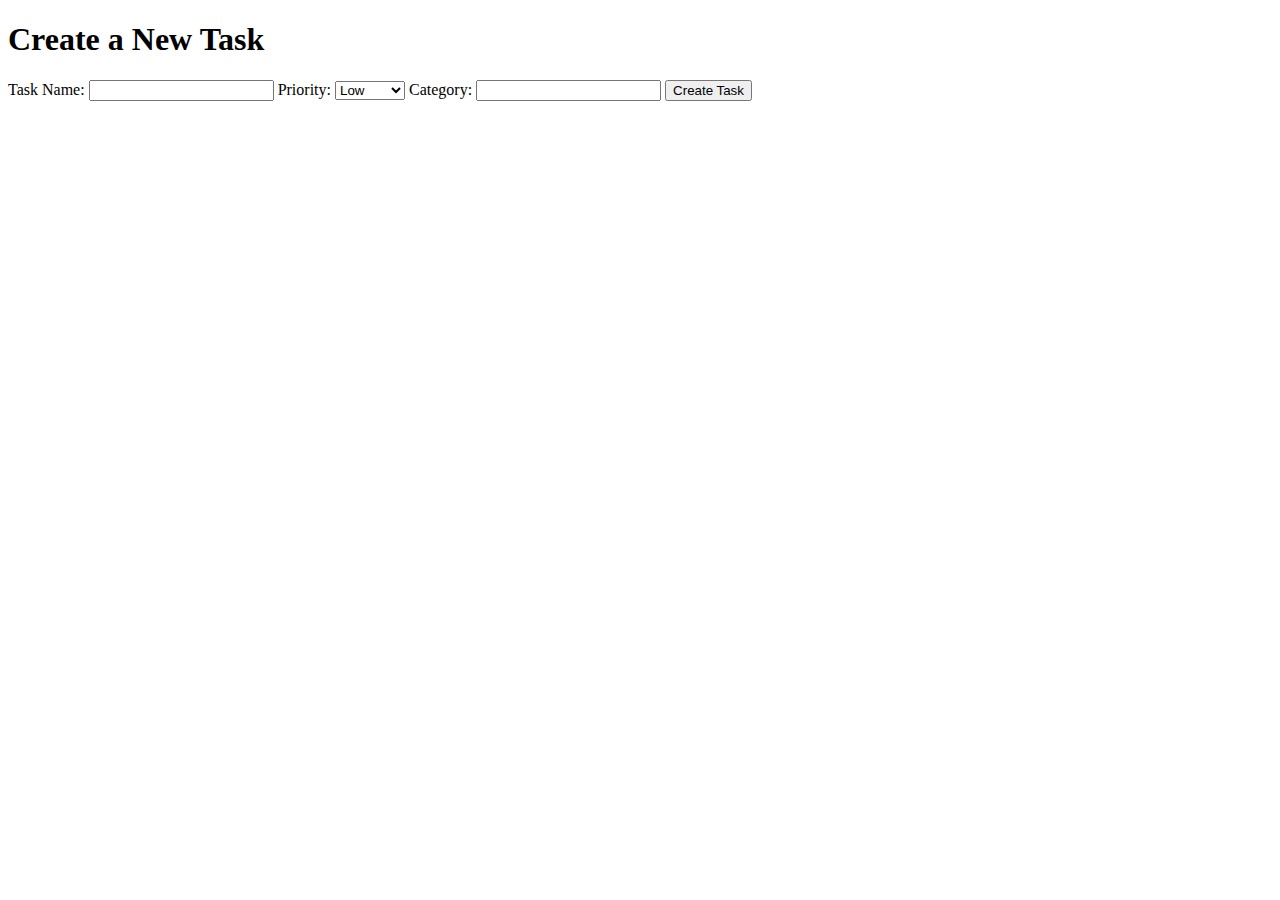
==== index.html @ ff51db1e "Create index.html" ====
<!DOCTYPE html>
<html lang="en">
<head>
    <meta charset="UTF-8">
    <meta name="viewport" content="width=device-width, initial-scale=1.0">
    <title>TaskPro - Task Creation</title>
    <link rel="stylesheet" href="styles.css">
</head>
<body>

    <div class="task-form-container">
        <h1>Create a New Task</h1>
        <form id="task-form">
            <label for="task-name">Task Name:</label>
            <input type="text" id="task-name" required>

            <label for="task-priority">Priority:</label>
            <select id="task-priority">
                <option value="low">Low</option>
                <option value="medium">Medium</option>
                <option value="high">High</option>
            </select>

            <label for="task-category">Category:</label>
            <input type="text" id="task-category">

            <button type="submit">Create Task</button>
        </form>
    </div>

    <script src="script.js"></script>
</body>
</html>
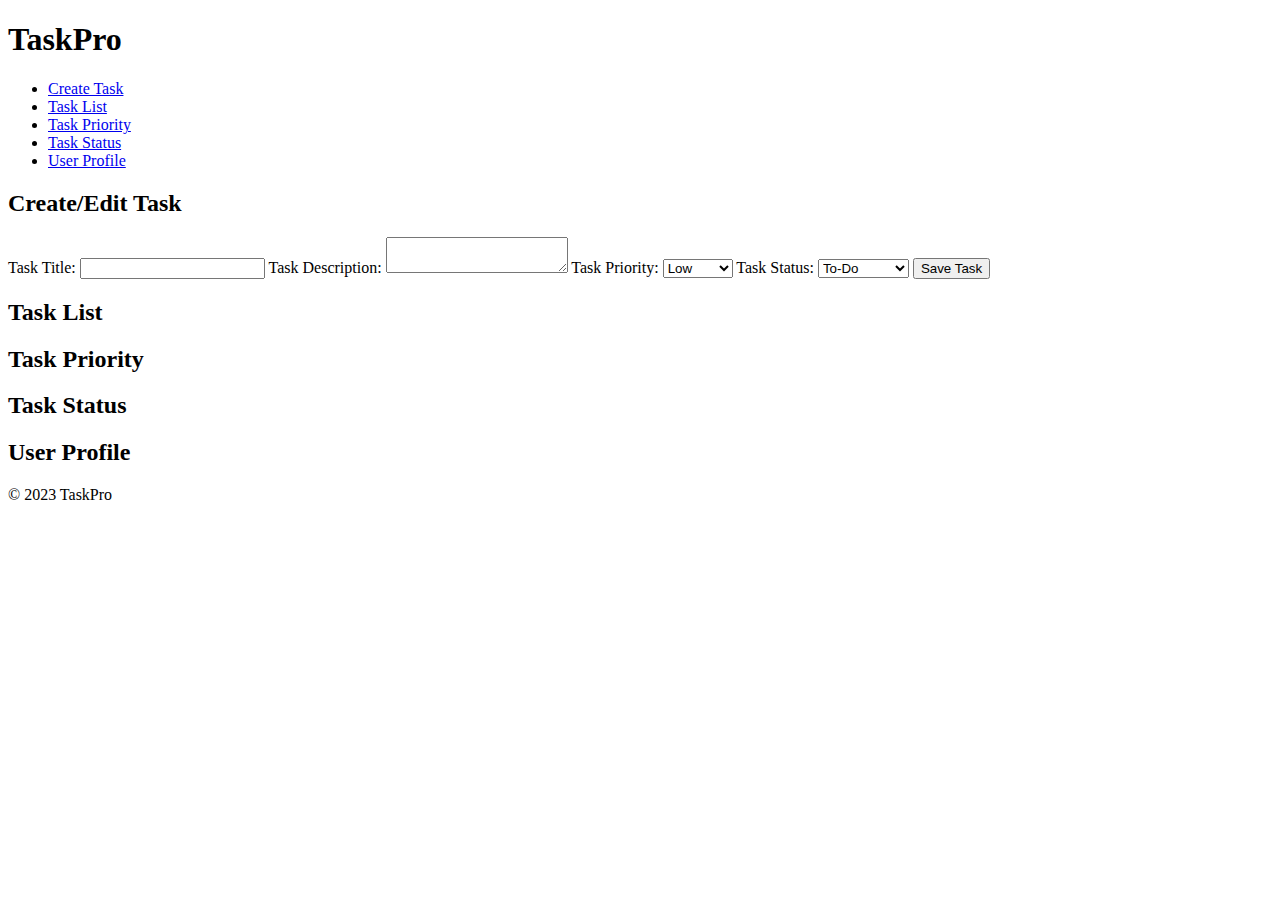
==== commit f42ed60a: "Update index.html" ====
--- a/index.html
+++ b/index.html
@@ -1,33 +1,80 @@
+<!-- index.html -->
+
 <!DOCTYPE html>
 <html lang="en">
 <head>
     <meta charset="UTF-8">
     <meta name="viewport" content="width=device-width, initial-scale=1.0">
-    <title>TaskPro - Task Creation</title>
     <link rel="stylesheet" href="styles.css">
+    <title>TaskPro</title>
 </head>
 <body>
+    <header>
+        <h1>TaskPro</h1>
+        <nav>
+            <ul>
+                <li><a href="#task-form">Create Task</a></li>
+                <li><a href="#task-list">Task List</a></li>
+                <li><a href="#task-priority">Task Priority</a></li>
+                <li><a href="#task-status">Task Status</a></li>
+                <li><a href="#user-profile">User Profile</a></li>
+            </ul>
+        </nav>
+    </header>
 
-    <div class="task-form-container">
-        <h1>Create a New Task</h1>
-        <form id="task-form">
-            <label for="task-name">Task Name:</label>
-            <input type="text" id="task-name" required>
+    <main>
+        <section id="task-form">
+            <h2>Create/Edit Task</h2>
+            <form id="taskForm">
+                <label for="taskTitle">Task Title:</label>
+                <input type="text" id="taskTitle" required>
 
-            <label for="task-priority">Priority:</label>
-            <select id="task-priority">
-                <option value="low">Low</option>
-                <option value="medium">Medium</option>
-                <option value="high">High</option>
-            </select>
+                <label for="taskDescription">Task Description:</label>
+                <textarea id="taskDescription" required></textarea>
 
-            <label for="task-category">Category:</label>
-            <input type="text" id="task-category">
+                <label for="taskPriority">Task Priority:</label>
+                <select id="taskPriority" required>
+                    <option value="low">Low</option>
+                    <option value="medium">Medium</option>
+                    <option value="high">High</option>
+                </select>
 
-            <button type="submit">Create Task</button>
-        </form>
-    </div>
+                <label for="taskStatus">Task Status:</label>
+                <select id="taskStatus" required>
+                    <option value="todo">To-Do</option>
+                    <option value="inProgress">In Progress</option>
+                    <option value="completed">Completed</option>
+                </select>
 
-    <script src="script.js"></script>
+                <button type="submit">Save Task</button>
+            </form>
+        </section>
+
+        <section id="task-list">
+            <h2>Task List</h2>
+            <ul id="tasksList"></ul>
+        </section>
+
+        <section id="task-priority">
+            <h2>Task Priority</h2>
+            <!-- Priority visualization can be added here -->
+        </section>
+
+        <section id="task-status">
+            <h2>Task Status</h2>
+            <!-- Status visualization can be added here -->
+        </section>
+
+        <section id="user-profile">
+            <h2>User Profile</h2>
+            <div id="profileDetails"></div>
+        </section>
+    </main>
+
+    <footer>
+        <p>&copy; 2023 TaskPro</p>
+    </footer>
+
+    <script src="app.js"></script>
 </body>
 </html>
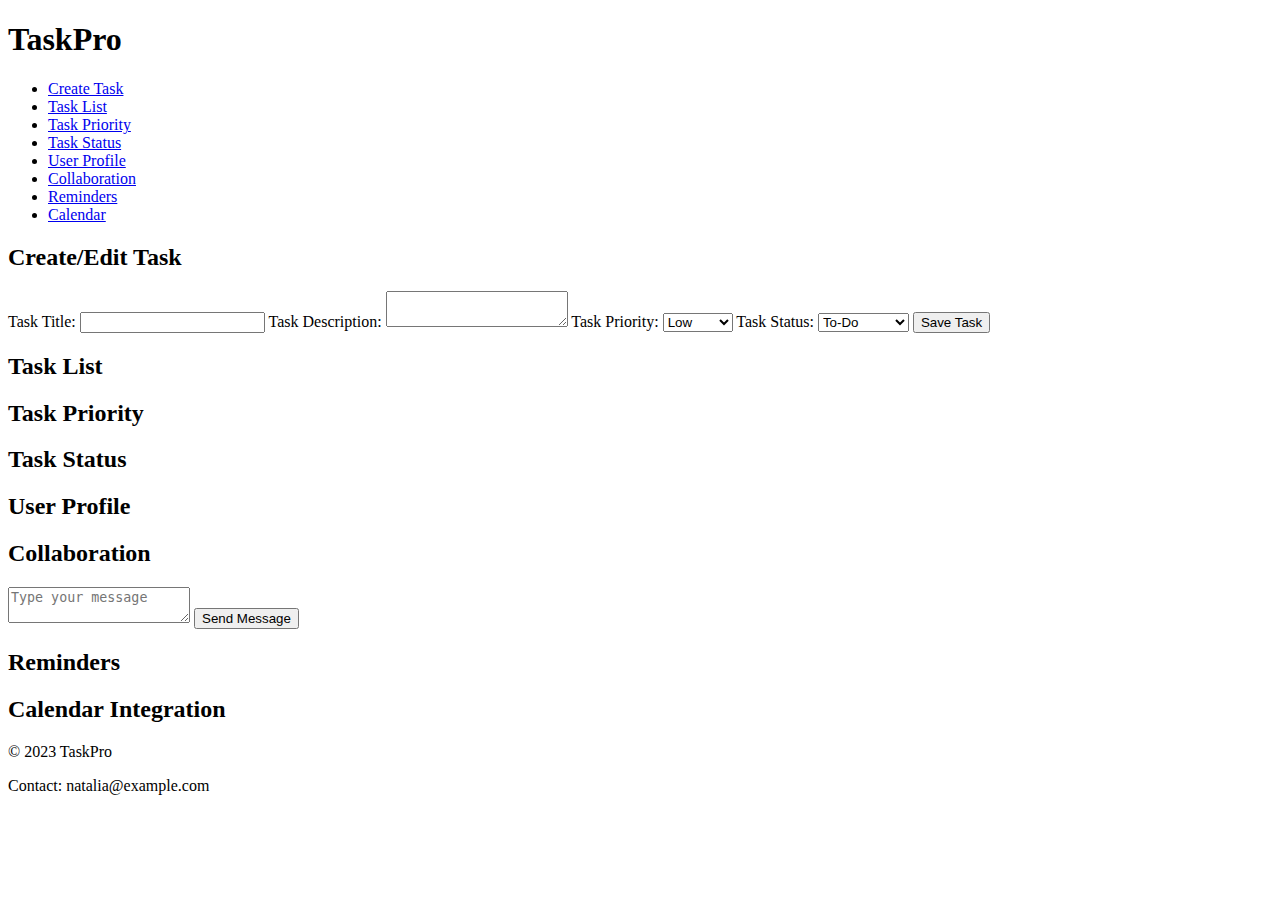
==== commit 9427b9bf: "Update index.html" ====
--- a/index.html
+++ b/index.html
@@ -1,5 +1,3 @@
-<!-- index.html -->
-
 <!DOCTYPE html>
 <html lang="en">
 <head>
@@ -18,6 +16,9 @@
                 <li><a href="#task-priority">Task Priority</a></li>
                 <li><a href="#task-status">Task Status</a></li>
                 <li><a href="#user-profile">User Profile</a></li>
+                <li><a href="#collaboration">Collaboration</a></li>
+                <li><a href="#reminders">Reminders</a></li>
+                <li><a href="#calendar">Calendar</a></li>
             </ul>
         </nav>
     </header>
@@ -58,23 +59,55 @@
         <section id="task-priority">
             <h2>Task Priority</h2>
             <!-- Priority visualization can be added here -->
+            <!-- Example: A chart or graph showing distribution of task priorities -->
+            <div id="priorityChart"></div>
         </section>
 
         <section id="task-status">
             <h2>Task Status</h2>
             <!-- Status visualization can be added here -->
+            <!-- Example: A pie chart displaying the percentage of tasks in each status -->
+            <div id="statusChart"></div>
         </section>
 
         <section id="user-profile">
             <h2>User Profile</h2>
             <div id="profileDetails"></div>
         </section>
+
+        <section id="collaboration">
+            <h2>Collaboration</h2>
+            <!-- Collaborative features can be added here -->
+            <!-- Example: List of team members, shared projects, chat functionality -->
+            <ul id="collaboratorsList"></ul>
+            <textarea id="chatInput" placeholder="Type your message"></textarea>
+            <button onclick="sendMessage()">Send Message</button>
+        </section>
+
+        <section id="reminders">
+            <h2>Reminders</h2>
+            <!-- Reminder features can be added here -->
+            <!-- Example: A list of upcoming reminders with options to edit or delete -->
+            <ul id="remindersList"></ul>
+        </section>
+
+        <section id="calendar">
+            <h2>Calendar Integration</h2>
+            <!-- Calendar integration features can be added here -->
+            <!-- Example: Displaying tasks on a calendar with date and time details -->
+            <div id="calendarContainer"></div>
+        </section>
     </main>
 
     <footer>
         <p>&copy; 2023 TaskPro</p>
+        <p>Contact: natalia@example.com</p>
     </footer>
 
     <script src="app.js"></script>
+    <script src="charts.js"></script>
+    <script src="collaboration.js"></script>
+    <script src="reminders.js"></script>
+    <script src="calendar.js"></script>
 </body>
 </html>
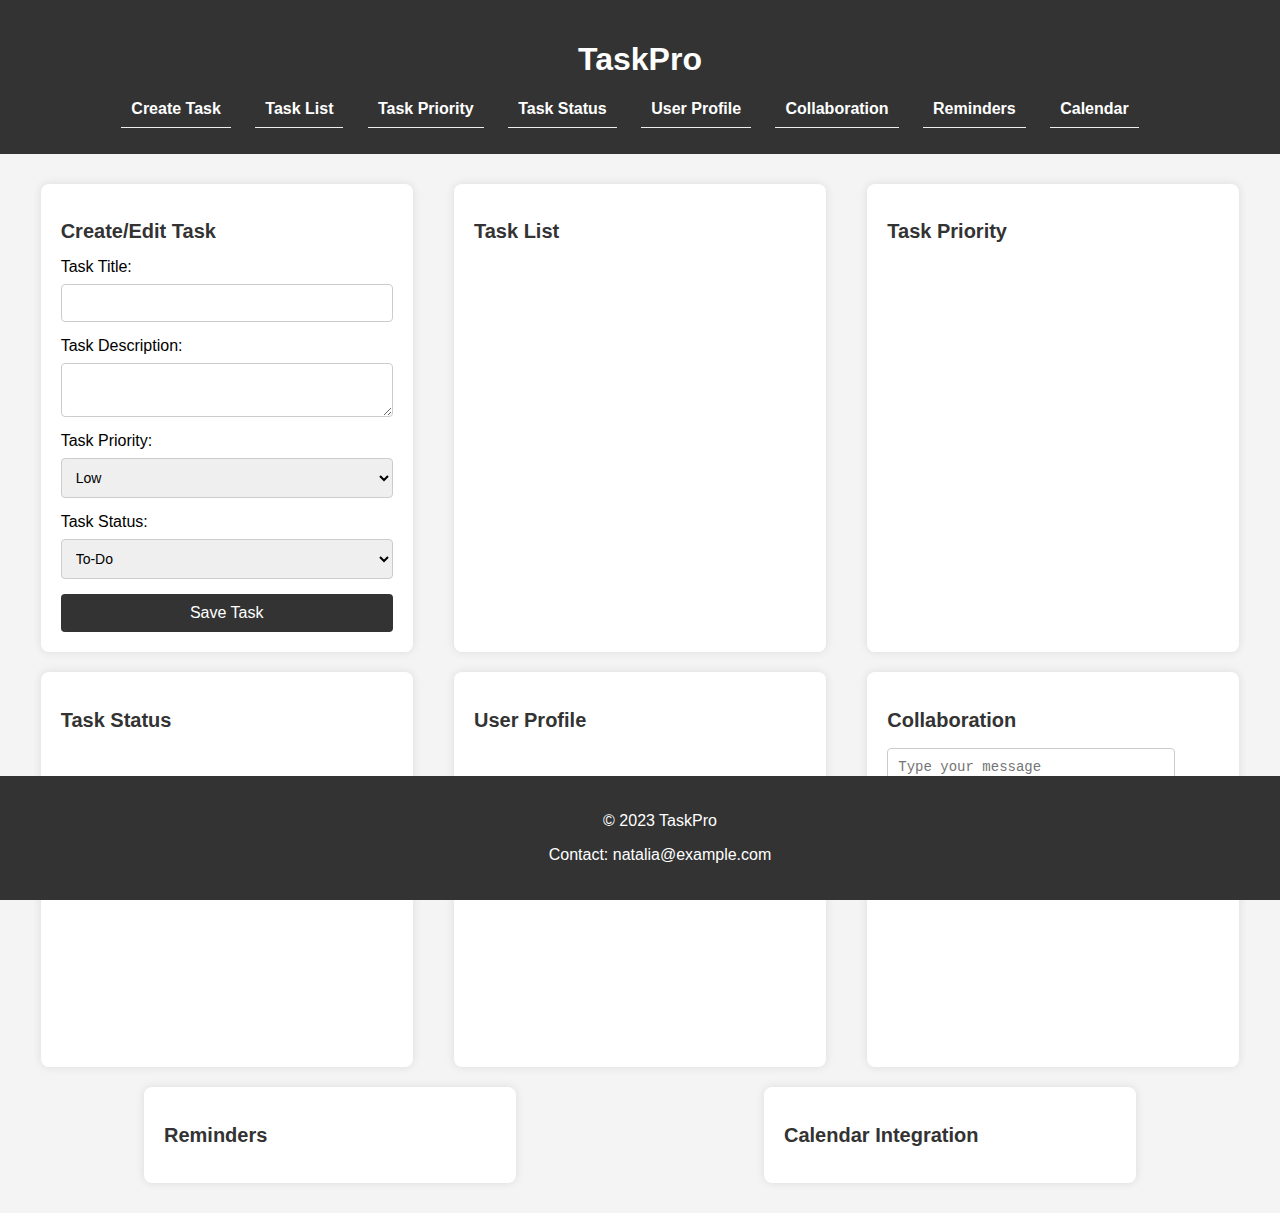
==== commit 939773e0: "Update index.html" ====
--- a/index.html
+++ b/index.html
@@ -3,7 +3,7 @@
 <head>
     <meta charset="UTF-8">
     <meta name="viewport" content="width=device-width, initial-scale=1.0">
-    <link rel="stylesheet" href="styles.css">
+    <link rel="stylesheet" href="style.css">
     <title>TaskPro</title>
 </head>
 <body>
--- a/style.css
+++ b/style.css
@@ -0,0 +1,168 @@
+/* styles.css */
+
+body {
+    font-family: 'Arial', sans-serif;
+    margin: 0;
+    padding: 0;
+    background-color: #f4f4f4;
+}
+
+header {
+    background-color: #333;
+    color: #fff;
+    padding: 20px;
+    text-align: center;
+}
+
+nav {
+    margin-top: 10px;
+}
+
+nav ul {
+    list-style: none;
+    padding: 0;
+    text-align: center;
+}
+
+nav ul li {
+    display: inline;
+    margin-right: 20px;
+}
+
+nav ul li a {
+    text-decoration: none;
+    color: #fff;
+    font-weight: bold;
+    font-size: 16px;
+}
+
+main {
+    display: flex;
+    flex-wrap: wrap;
+    justify-content: space-around;
+    margin: 20px;
+}
+
+section {
+    background-color: #fff;
+    border-radius: 8px;
+    box-shadow: 0 0 10px rgba(0, 0, 0, 0.1);
+    padding: 20px;
+    margin: 10px;
+    width: 30%;
+    box-sizing: border-box;
+}
+
+section h2 {
+    color: #333;
+    font-size: 20px;
+    margin-bottom: 15px;
+}
+
+form {
+    display: flex;
+    flex-direction: column;
+}
+
+label {
+    font-size: 16px;
+    margin-bottom: 8px;
+}
+
+input, textarea, select {
+    padding: 10px;
+    margin-bottom: 15px;
+    border: 1px solid #ccc;
+    border-radius: 4px;
+    font-size: 14px;
+}
+
+button {
+    background-color: #333;
+    color: #fff;
+    padding: 10px 15px;
+    border: none;
+    border-radius: 4px;
+    cursor: pointer;
+    font-size: 16px;
+}
+
+button:hover {
+    background-color: #555;
+}
+
+ul {
+    list-style: none;
+    padding: 0;
+}
+
+ul li {
+    border-bottom: 1px solid #eee;
+    padding: 10px;
+}
+
+footer {
+    background-color: #333;
+    color: #fff;
+    padding: 20px;
+    text-align: center;
+    position: fixed;
+    bottom: 0;
+    width: 100%;
+}
+
+/* Additional Styles for Collaborative Features */
+
+#collaboratorsList {
+    list-style: none;
+    padding: 0;
+}
+
+#collaboratorsList li {
+    margin-bottom: 10px;
+}
+
+#chatInput {
+    width: 80%;
+    padding: 10px;
+}
+
+/* Additional Styles for Charts */
+
+#priorityChart, #statusChart {
+    height: 300px;
+    margin-top: 15px;
+}
+
+/* Additional Styles for Reminders */
+
+#remindersList {
+    padding-left: 0;
+}
+
+#remindersList li {
+    display: flex;
+    justify-content: space-between;
+    border-bottom: 1px solid #eee;
+    padding: 10px;
+}
+
+/* Additional Styles for Calendar Integration */
+
+#calendarContainer {
+    margin-top: 15px;
+    display: flex;
+    flex-wrap: wrap;
+}
+
+/* Responsive Design */
+
+@media screen and (max-width: 768px) {
+    main {
+        flex-direction: column;
+    }
+
+    section {
+        width: 100%;
+    }
+}
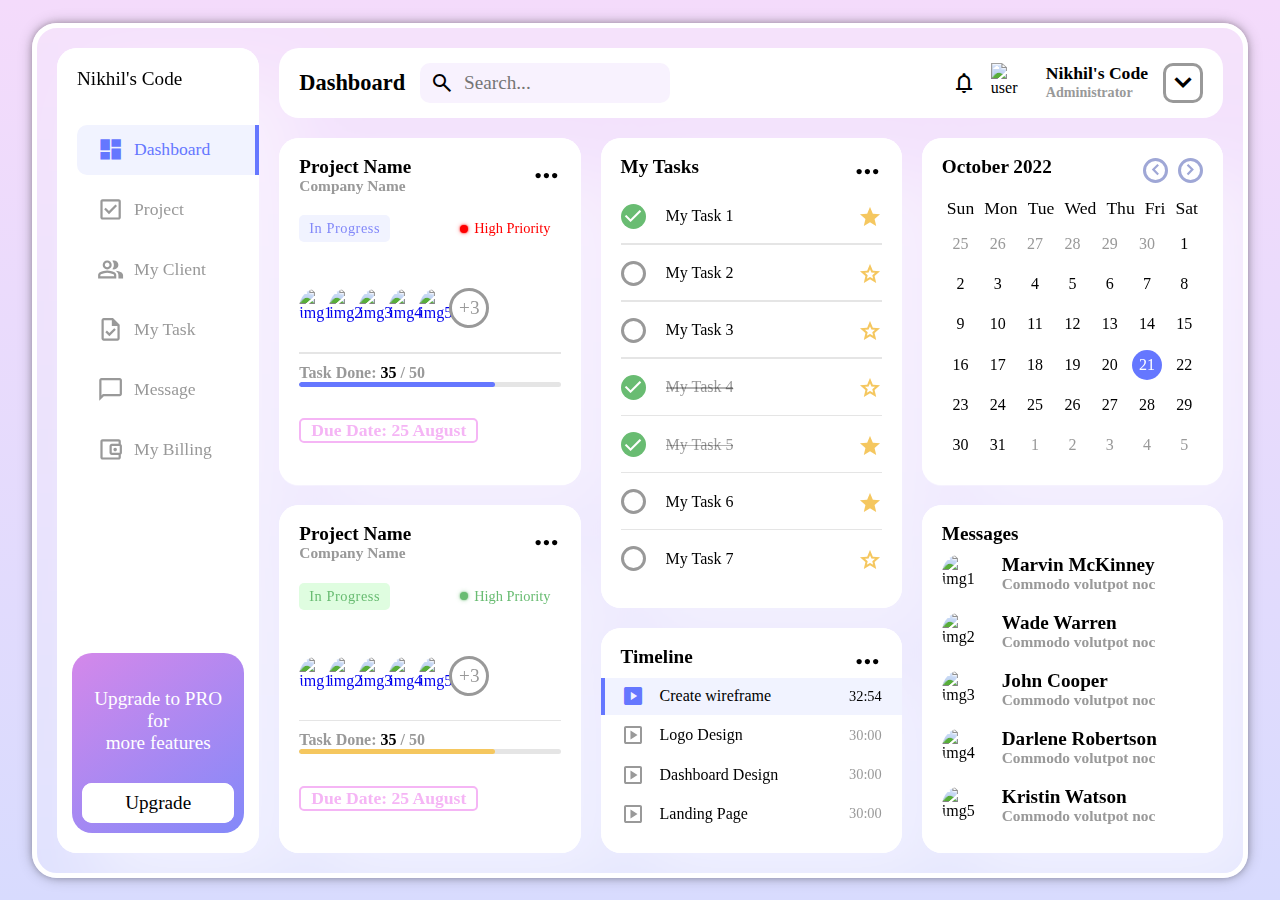
==== commit de3a87d5: "Update index.html" ====
--- a/index.html
+++ b/index.html
@@ -1,113 +1,572 @@
 <!DOCTYPE html>
 <html lang="en">
+
 <head>
     <meta charset="UTF-8">
+    <meta http-equiv="X-UA-Compatible" content="IE=edge">
     <meta name="viewport" content="width=device-width, initial-scale=1.0">
-    <link rel="stylesheet" href="style.css">
-    <title>TaskPro</title>
+    <title>Responsive Task Dashboard</title>
+    <link rel="stylesheet" href="./style.css">
+    <link rel="stylesheet"
+        href="https://fonts.googleapis.com/css2?family=Material+Symbols+Outlined:opsz,wght,FILL,GRAD@20..48,100..700,0..1,-50..200" />
 </head>
+
 <body>
-    <header>
-        <h1>TaskPro</h1>
-        <nav>
-            <ul>
-                <li><a href="#task-form">Create Task</a></li>
-                <li><a href="#task-list">Task List</a></li>
-                <li><a href="#task-priority">Task Priority</a></li>
-                <li><a href="#task-status">Task Status</a></li>
-                <li><a href="#user-profile">User Profile</a></li>
-                <li><a href="#collaboration">Collaboration</a></li>
-                <li><a href="#reminders">Reminders</a></li>
-                <li><a href="#calendar">Calendar</a></li>
-            </ul>
-        </nav>
-    </header>
+    <!-- container start -->
+    <div class="container">
+        <!-- left start -->
+        <div class="left">
+            <!-- header start -->
+            <header>
+                <!-- logo start -->
+                <div class="logo">
+                    <h2>Nikhil's Code</h2>
+                    <div class="close">
+                        <span class="material-symbols-outlined">
+                            close
+                        </span>
+                    </div>
+                </div>
+                <!-- nav start -->
+                <nav>
+                    <ul>
+                        <li>
+                            <a href="#">
+                                <span class="material-symbols-outlined full">
+                                    dashboard
+                                </span>
+                                <span class="title">Dashboard</span>
+                            </a>
+                        </li>
+                        <li>
+                            <a href="#">
+                                <span class="material-symbols-outlined">
+                                    check_box
+                                </span>
+                                <span class="title">Project</span>
+                            </a>
+                        </li>
+                        <li>
+                            <a href="#">
+                                <span class="material-symbols-outlined">
+                                    group
+                                </span>
+                                <span class="title">My Client</span>
+                            </a>
+                        </li>
+                        <li>
+                            <a href="#">
+                                <span class="material-symbols-outlined">
+                                    task
+                                </span>
+                                <span class="title">My Task</span>
+                            </a>
+                        </li>
+                        <li>
+                            <a href="#">
+                                <span class="material-symbols-outlined">
+                                    chat_bubble
+                                </span>
+                                <span class="title">Message</span>
+                            </a>
+                        </li>
+                        <li>
+                            <a href="#">
+                                <span class="material-symbols-outlined">
+                                    account_balance_wallet
+                                </span>
+                                <span class="title">My Billing</span>
+                            </a>
+                        </li>
+                    </ul>
+                </nav>
+                <!-- nav end -->
+            </header>
+            <!-- header end -->
+            <!-- upgrade start -->
+            <div class="upgrade">
+                <h4>Upgrade to <bold>PRO</bold> for<br> more features</h4>
+                <div class="upBtn">
+                    <button>Upgrade</button>
+                </div>
+            </div>
+            <!-- upgrade end -->
+        </div>
+        <!-- left end -->
+        <!-- right start -->
+        <div class="right">
+            <!-- top start -->
+            <div class="top">
+                <!-- searchBx start -->
+                <div class="searchBx">
+                    <h2>Dashboard</h2>
+                    <div class="inputBx">
+                        <span class="material-symbols-outlined searchOpen">
+                            search
+                        </span>
+                        <input type="text" placeholder="Search...">
+                        <span class="material-symbols-outlined searchClose">
+                            close
+                        </span>
+                    </div>
+                </div>
+                <!-- searchBx end -->
+                <!-- user start -->
+                <div class="user">
+                    <span class="material-symbols-outlined">
+                        notifications
+                    </span>
+                    <div class="userImg">
+                        <img src="./user.png" alt="user">
+                    </div>
+                    <h2>Nikhil's Code<br><span>Administrator</span></h2>
+                    <div class="arrow">
+                        <span class="material-symbols-outlined">
+                            expand_more
+                        </span>
+                    </div>
+                    <div class="toggle">
+                        <span class="material-symbols-outlined">
+                            menu
+                        </span>
+                        <span class="material-symbols-outlined">
+                            close
+                        </span>
+                    </div>
+                </div>
+                <!-- user end -->
+            </div>
+            <!-- top end -->
+            <!-- main start -->
+            <main>
+                <!-- projectCard start -->
+                <div class="projectCard">
+                    <!-- projectTop start -->
+                    <div class="projectTop">
+                        <h2>Project Name<br><span>Company Name</span></h2>
+                        <div class="projectDots">
+                            <span class="material-symbols-outlined">
+                                more_horiz
+                            </span>
+                        </div>
+                    </div>
+                    <!-- projectTop end -->
+                    <!-- projectProgress start -->
+                    <div class="projectProgress">
+                        <div class="process">
+                            <h2>In Progress</h2>
+                        </div>
+                        <div class="priority">
+                            <h2>High Priority</h2>
+                        </div>
+                    </div>
+                    <!-- projectProgress end -->
+                    <!-- groupImg start -->
+                    <div class="groupImg">
+                        <a href="#">
+                            <img src="./groupImg/img1.jpg" alt="img1">
+                        </a>
+                        <a href="#" style="--left: -10px;">
+                            <img src="./groupImg/img2.jpg" alt="img2">
+                        </a>
+                        <a href="#" style="--left: -20px;">
+                            <img src="./groupImg/img3.jpg" alt="img3">
+                        </a>
+                        <a href="#" style="--left: -30px;">
+                            <img src="./groupImg/img4.jpg" alt="img4">
+                        </a>
+                        <a href="#" style="--left: -40px;">
+                            <img src="./groupImg/img5.jpg" alt="img5">
+                        </a>
+                        <a href="#" style="--left: -50px;">
+                            <span class="number">+3</span>
+                        </a>
+                    </div>
+                    <!-- groupImg end -->
+                    <!-- task start -->
+                    <div class="task">
+                        <h2>Task Done: <bold>35</bold> / 50</h2>
+                        <span class="line"></span>
+                    </div>
+                    <!-- task end -->
+                    <!-- due start -->
+                    <div class="due">
+                        <h2>Due Date: 25 August</h2>
+                    </div>
+                    <!-- due end -->
+                </div>
+                <!-- projectCard end -->
+                <!-- projectCard2 start -->
+                <div class="projectCard projectCard2">
+                    <div class="projectTop">
+                        <h2>Project Name<br><span>Company Name</span></h2>
+                        <div class="projectDots">
+                            <span class="material-symbols-outlined">
+                                more_horiz
+                            </span>
+                        </div>
+                    </div>
+                    <div class="projectProgress">
+                        <div class="process">
+                            <h2>In Progress</h2>
+                        </div>
+                        <div class="priority">
+                            <h2>High Priority</h2>
+                        </div>
+                    </div>
+                    <div class="groupImg">
+                        <a href="#">
+                            <img src="./groupImg/img1.jpg" alt="img1">
+                        </a>
+                        <a href="#" style="--left: -10px;">
+                            <img src="./groupImg/img2.jpg" alt="img2">
+                        </a>
+                        <a href="#" style="--left: -20px;">
+                            <img src="./groupImg/img3.jpg" alt="img3">
+                        </a>
+                        <a href="#" style="--left: -30px;">
+                            <img src="./groupImg/img4.jpg" alt="img4">
+                        </a>
+                        <a href="#" style="--left: -40px;">
+                            <img src="./groupImg/img5.jpg" alt="img5">
+                        </a>
+                        <a href="#" style="--left: -50px;">
+                            <span class="number">+3</span>
+                        </a>
+                    </div>
+                    <div class="task">
+                        <h2>Task Done: <bold>35</bold> / 50</h2>
+                        <span class="line"></span>
+                    </div>
+                    <div class="due">
+                        <h2>Due Date: 25 August</h2>
+                    </div>
+                </div>
+                <!-- projectCard2 end -->
+                <!-- myTasks start -->
+                <div class="myTasks">
+                    <!-- tasksHead start -->
+                    <div class="tasksHead">
+                        <h2>My Tasks</h2>
+                        <div class="tasksDots">
+                            <span class="material-symbols-outlined">
+                                more_horiz
+                            </span>
+                        </div>
+                    </div>
+                    <!-- tasksHead end -->
+                    <!-- tasks start -->
+                    <div class="tasks">
+                        <ul>
+                            <li>
+                                <span class="tasksIconName">
+                                    <span class="tasksIcon done">
+                                        <span class="material-symbols-outlined">
+                                            check
+                                        </span>
+                                    </span>
+                                    <span class="tasksName">
+                                        My Task 1
+                                    </span>
+                                </span>
+                                <span class="tasksStar full">
+                                    <span class="material-symbols-outlined">
+                                        star
+                                    </span>
+                                </span>
+                            </li>
+                            <li>
+                                <span class="tasksIconName">
+                                    <span class="tasksIcon notDone"></span>
+                                    <span class="tasksName">
+                                        My Task 2
+                                    </span>
+                                </span>
+                                <span class="tasksStar half">
+                                    <span class="material-symbols-outlined">
+                                        star
+                                    </span>
+                                </span>
+                            </li>
+                            <li>
+                                <span class="tasksIconName">
+                                    <span class="tasksIcon notDone"></span>
+                                    <span class="tasksName">
+                                        My Task 3
+                                    </span>
+                                </span>
+                                <span class="tasksStar half">
+                                    <span class="material-symbols-outlined">
+                                        star
+                                    </span>
+                                </span>
+                            </li>
+                            <li>
+                                <span class="tasksIconName">
+                                    <span class="tasksIcon done">
+                                        <span class="material-symbols-outlined">
+                                            check
+                                        </span>
+                                    </span>
+                                    <span class="tasksName tasksLine">
+                                        <underline>My Task 4</underline>
+                                    </span>
+                                </span>
+                                <span class="tasksStar half">
+                                    <span class="material-symbols-outlined">
+                                        star
+                                    </span>
+                                </span>
+                            </li>
+                            <li>
+                                <span class="tasksIconName">
+                                    <span class="tasksIcon done">
+                                        <span class="material-symbols-outlined">
+                                            check
+                                        </span>
+                                    </span>
+                                    <span class="tasksName tasksLine">
+                                        My Task 5
+                                    </span>
+                                </span>
+                                <span class="tasksStar full">
+                                    <span class="material-symbols-outlined">
+                                        star
+                                    </span>
+                                </span>
+                            </li>
+                            <li>
+                                <span class="tasksIconName">
+                                    <span class="tasksIcon notDone"></span>
+                                    <span class="tasksName">
+                                        My Task 6
+                                    </span>
+                                </span>
+                                <span class="tasksStar full">
+                                    <span class="material-symbols-outlined">
+                                        star
+                                    </span>
+                                </span>
+                            </li>
+                            <li>
+                                <span class="tasksIconName">
+                                    <span class="tasksIcon notDone"></span>
+                                    <span class="tasksName">
+                                        My Task 7
+                                    </span>
+                                </span>
+                                <span class="tasksStar half">
+                                    <span class="material-symbols-outlined">
+                                        star
+                                    </span>
+                                </span>
+                            </li>
+                        </ul>
+                    </div>
+                    <!-- tasks ens -->
+                </div>
+                <!-- myTasks end -->
+                <!-- timeline start -->
+                <div class="timeline">
+                    <!-- timelineHead start -->
+                    <div class="timelineHead">
+                        <h2>Timeline</h2>
+                        <div class="timelineDots">
+                            <span class="material-symbols-outlined">
+                                more_horiz
+                            </span>
+                        </div>
+                    </div>
+                    <!-- timelineHead end -->
+                    <!-- timelineVideos start -->
+                    <div class="timelineVideos">
+                        <ul>
+                            <li>
+                                <span class="videoText">
+                                    <span class="material-symbols-outlined full">
+                                        slideshow
+                                    </span>
+                                    <span class="text">
+                                        Create wireframe
+                                    </span>
+                                </span>
+                                <span class="timelineTime">
+                                    32:54
+                                </span>
+                            </li>
+                            <li>
+                                <span class="videoText">
+                                    <span class="material-symbols-outlined">
+                                        slideshow
+                                    </span>
+                                    <span class="text">
+                                        Logo Design
+                                    </span>
+                                </span>
+                                <span class="timelineTime">
+                                    30:00
+                                </span>
+                            </li>
+                            <li>
+                                <span class="videoText">
+                                    <span class="material-symbols-outlined">
+                                        slideshow
+                                    </span>
+                                    <span class="text">
+                                        Dashboard Design
+                                    </span>
+                                </span>
+                                <span class="timelineTime">
+                                    30:00
+                                </span>
+                            </li>
+                            <li>
+                                <span class="videoText">
+                                    <span class="material-symbols-outlined">
+                                        slideshow
+                                    </span>
+                                    <span class="text">
+                                        Landing Page
+                                    </span>
+                                </span>
+                                <span class="timelineTime">
+                                    30:00
+                                </span>
+                            </li>
+                        </ul>
+                    </div>
+                    <!-- timelineVideos end -->
+                </div>
+                <!-- timeline end -->
+                <!-- calendar start -->
+                <div class="calendar">
+                    <!-- calendarHead start -->
+                    <div class="calendarHead">
+                        <h2>October 2022</h2>
+                        <div class="calendarIcon">
+                            <span class="material-symbols-outlined">
+                                chevron_left
+                            </span>
+                            <span class="material-symbols-outlined">
+                                chevron_right
+                            </span>
+                        </div>
+                    </div>
+                    <!-- calendarHead end -->
+                    <!-- calendarData start -->
+                    <div class="calendarData">
+                        <ul class="weeks">
+                            <li>Sun</li>
+                            <li>Mon</li>
+                            <li>Tue</li>
+                            <li>Wed</li>
+                            <li>Thu</li>
+                            <li>Fri</li>
+                            <li>Sat</li>
+                        </ul>
+                        <ul class="days">
+                            <li class="inactive">25</li>
+                            <li class="inactive">26</li>
+                            <li class="inactive">27</li>
+                            <li class="inactive">28</li>
+                            <li class="inactive">29</li>
+                            <li class="inactive">30</li>
+                            <li>1</li>
+                            <li>2</li>
+                            <li>3</li>
+                            <li>4</li>
+                            <li>5</li>
+                            <li>6</li>
+                            <li>7</li>
+                            <li>8</li>
+                            <li>9</li>
+                            <li>10</li>
+                            <li>11</li>
+                            <li>12</li>
+                            <li>13</li>
+                            <li>14</li>
+                            <li>15</li>
+                            <li>16</li>
+                            <li>17</li>
+                            <li>18</li>
+                            <li>19</li>
+                            <li>20</li>
+                            <li class="active">21</li>
+                            <li>22</li>
+                            <li>23</li>
+                            <li>24</li>
+                            <li>25</li>
+                            <li>26</li>
+                            <li>27</li>
+                            <li>28</li>
+                            <li>29</li>
+                            <li>30</li>
+                            <li>31</li>
+                            <li class="inactive">1</li>
+                            <li class="inactive">2</li>
+                            <li class="inactive">3</li>
+                            <li class="inactive">4</li>
+                            <li class="inactive">5</li>
+                        </ul>
+                    </div>
+                    <!-- calendarData end -->
+                </div>
+                <!-- calendar end -->
+                <!-- messages start -->
+                <div class="messages">
+                    <!-- messagesHead start -->
+                    <div class="messagesHead">
+                        <h2>Messages</h2>
+                    </div>
+                    <!-- messagesHead end -->
+                    <!-- messagesUser start -->
+                    <div class="messagesUser">
+                        <div class="messagesUserImg">
+                            <img src="./groupImg/img1.jpg" alt="img1">
+                        </div>
+                        <h2>Marvin McKinney<br><span>Commodo volutpot noc</span></h2>
+                    </div>
+                    <!-- messagesUser end -->
+                    <!-- messagesUser start -->
+                    <div class="messagesUser">
+                        <div class="messagesUserImg">
+                            <img src="./groupImg/img2.jpg" alt="img2">
+                        </div>
+                        <h2>Wade Warren<br><span>Commodo volutpot noc</span></h2>
+                    </div>
+                    <!-- messagesUser end -->
+                    <!-- messagesUser start -->
+                    <div class="messagesUser">
+                        <div class="messagesUserImg">
+                            <img src="./groupImg/img3.jpg" alt="img3">
+                        </div>
+                        <h2>John Cooper<br><span>Commodo volutpot noc</span></h2>
+                    </div>
+                    <!-- messagesUser end -->
+                    <!-- messagesUser start -->
+                    <div class="messagesUser">
+                        <div class="messagesUserImg">
+                            <img src="./groupImg/img4.jpg" alt="img4">
+                        </div>
+                        <h2>Darlene Robertson<br><span>Commodo volutpot noc</span></h2>
+                    </div>
+                    <!-- messagesUser end -->
+                    <!-- messagesUser start -->
+                    <div class="messagesUser">
+                        <div class="messagesUserImg">
+                            <img src="./groupImg/img5.jpg" alt="img5">
+                        </div>
+                        <h2>Kristin Watson<br><span>Commodo volutpot noc</span></h2>
+                    </div>
+                    <!-- messagesUser end -->
+                </div>
+                <!-- messages end -->
+            </main>
+            <!-- main end -->
+        </div>
+        <!-- right end -->
+    </div>
+    <!-- container end -->
+</body>
 
-    <main>
-        <section id="task-form">
-            <h2>Create/Edit Task</h2>
-            <form id="taskForm">
-                <label for="taskTitle">Task Title:</label>
-                <input type="text" id="taskTitle" required>
-
-                <label for="taskDescription">Task Description:</label>
-                <textarea id="taskDescription" required></textarea>
-
-                <label for="taskPriority">Task Priority:</label>
-                <select id="taskPriority" required>
-                    <option value="low">Low</option>
-                    <option value="medium">Medium</option>
-                    <option value="high">High</option>
-                </select>
-
-                <label for="taskStatus">Task Status:</label>
-                <select id="taskStatus" required>
-                    <option value="todo">To-Do</option>
-                    <option value="inProgress">In Progress</option>
-                    <option value="completed">Completed</option>
-                </select>
-
-                <button type="submit">Save Task</button>
-            </form>
-        </section>
-
-        <section id="task-list">
-            <h2>Task List</h2>
-            <ul id="tasksList"></ul>
-        </section>
-
-        <section id="task-priority">
-            <h2>Task Priority</h2>
-            <!-- Priority visualization can be added here -->
-            <!-- Example: A chart or graph showing distribution of task priorities -->
-            <div id="priorityChart"></div>
-        </section>
-
-        <section id="task-status">
-            <h2>Task Status</h2>
-            <!-- Status visualization can be added here -->
-            <!-- Example: A pie chart displaying the percentage of tasks in each status -->
-            <div id="statusChart"></div>
-        </section>
-
-        <section id="user-profile">
-            <h2>User Profile</h2>
-            <div id="profileDetails"></div>
-        </section>
-
-        <section id="collaboration">
-            <h2>Collaboration</h2>
-            <!-- Collaborative features can be added here -->
-            <!-- Example: List of team members, shared projects, chat functionality -->
-            <ul id="collaboratorsList"></ul>
-            <textarea id="chatInput" placeholder="Type your message"></textarea>
-            <button onclick="sendMessage()">Send Message</button>
-        </section>
-
-        <section id="reminders">
-            <h2>Reminders</h2>
-            <!-- Reminder features can be added here -->
-            <!-- Example: A list of upcoming reminders with options to edit or delete -->
-            <ul id="remindersList"></ul>
-        </section>
-
-        <section id="calendar">
-            <h2>Calendar Integration</h2>
-            <!-- Calendar integration features can be added here -->
-            <!-- Example: Displaying tasks on a calendar with date and time details -->
-            <div id="calendarContainer"></div>
-        </section>
-    </main>
-
-    <footer>
-        <p>&copy; 2023 TaskPro</p>
-        <p>Contact: natalia@example.com</p>
-    </footer>
-
-    <script src="app.js"></script>
-    <script src="charts.js"></script>
-    <script src="collaboration.js"></script>
-    <script src="reminders.js"></script>
-    <script src="calendar.js"></script>
-</body>
 </html>
--- a/style.css
+++ b/style.css
@@ -1,168 +1,1247 @@
-/* styles.css */
-
-body {
-    font-family: 'Arial', sans-serif;
+* {
     margin: 0;
     padding: 0;
-    background-color: #f4f4f4;
-}
-
-header {
-    background-color: #333;
+    box-sizing: border-box;
+    font-family: Dubai;
+}
+
+body {
+    display: flex;
+    justify-content: center;
+    align-items: center;
+    min-height: 100vh;
+    background: linear-gradient(#f4dbfb, #d8dbfe);
+}
+
+::-webkit-scrollbar{
+    width: 10px;
+}
+::-webkit-scrollbar-track{
+    background: #f4dbfb;
+}
+::-webkit-scrollbar-thumb{
+    background: #f4dbfb;
+    border-radius: 10px;
+    border: 3px solid #fff;
+}
+
+.full {
+    font-variation-settings:
+        'FILL'1,
+        'wght'400,
+        'GRAD'0,
+        'opsz'48
+}
+
+/* container start */
+.container {
+    position: relative;
+    width: 95%;
+    height: 95vh;
+    background: rgba(255, 255, 255, .2);
+    border-radius: 25px;
+    backdrop-filter: blur(10px);
+    border: 5px solid #fff;
+    box-shadow: 0 0 5px rgba(0, 0, 0, .1),
+        0 0 10px rgba(0, 0, 0, .2),
+        0 0 15px rgba(0, 0, 0, .2);
+    padding: 20px;
+    display: flex;
+    gap: 20px;
+    overflow: hidden;
+}
+
+/* left start */
+.container .left {
+    position: relative;
+    width: 250px;
+    height: 100%;
+    background-color: rgba(255, 255, 255, 1);
+    backdrop-filter: blur(5px);
+    border-radius: 20px;
+    box-shadow: rgba(255, 255, 255, 0.5) 35px 35px 68px 0px,
+        inset rgba(255, 255, 255, 0.6) -8px -8px 16px 0px,
+        inset rgb(255, 255, 255) 0px 11px 28px 0px;
+    display: flex;
+    justify-content: space-between;
+    align-items: center;
+    flex-direction: column;
+    padding: 20px 0;
+}
+/* header start */
+.container .left header {
+    position: relative;
+    width: 100%;
+}
+
+/* logo start */
+.container .left header .logo {
+    position: relative;
+    margin-bottom: 15px;
+    padding-left: 20px;
+    display: flex;
+    justify-content: space-between;
+    align-items: center;
+}
+
+.container .left header .logo h2 {
+    font-size: 1.2em;
+    font-weight: 500;
+    cursor: pointer;
+    color: #000;
+}
+
+.container .left header .logo .close {
+    position: relative;
+    left: -20px;
+    width: 20px;
+    height: 20px;
+    text-align: center;
+    line-height: 20px;
+    display: none;
+    cursor: pointer;
+}
+/* nav start */
+.container .left header nav {
+    position: relative;
+    padding-top: 20px;
+    padding-bottom: 20px;
+    padding-left: 20px;
+}
+.container .left header nav ul {
+    position: relative;
+    display: flex;
+    justify-content: center;
+    align-items: flex-start;
+    flex-direction: column;
+    gap: 10px;
+}
+
+.container .left header nav ul li {
+    position: relative;
+    width: 100%;
+    height: 50px;
+    list-style: none;
+    display: flex;
+    justify-content: center;
+    align-items: center;
+}
+
+.container .left header nav ul li a {
+    position: relative;
+    width: 100%;
+    height: 100%;
+    display: flex;
+    justify-content: flex-start;
+    align-items: center;
+    text-decoration: none;
+    padding-left: 20px;
+    border-top-left-radius: 10px;
+    border-bottom-left-radius: 10px;
+    transition: .3s ease;
+}
+
+.container .left header nav ul li:first-child a,
+.container .left header nav ul li a:hover {
+    transition: 0s;
+    background: #f1f3ff;
+}
+
+.container .left header nav ul li a::before {
+    content: '';
+    position: absolute;
+    right: 0;
+    width: 0;
+    height: 100%;
+    background: #6577ff;
+    transition: .3s ease;
+}
+.container .left header nav ul li:first-child a::before,
+.container .left header nav ul li a:hover::before {
+    width: 4px;
+}
+
+.container .left header nav ul li a .material-symbols-outlined {
+    color: #999;
+    font-size: 1.7em;
+    margin-right: 10px;
+}
+
+.container .left header nav ul li a .title {
+    color: #999;
+    font-size: 1.1em;
+}
+
+.container .left header nav ul li:first-child a .material-symbols-outlined,
+.container .left header nav ul li:first-child a .title,
+.container .left header nav ul li a:hover .material-symbols-outlined,
+.container .left header nav ul li a:hover .title {
+    color: #6577ff;
+}
+/* nav end */
+
+/* upgrade start */
+.container .upgrade {
+    position: relative;
+    width: calc(100% - 30px);
+    height: 180px;
+    background: linear-gradient(145deg, #d488ea, #8389f9);
+    border-radius: 20px;
+    text-align: center;
+    display: flex;
+    justify-content: space-between;
+    align-items: center;
+    flex-direction: column;
+    padding: 10px;
+    z-index: -1;
+    overflow: hidden;
+}
+
+.container .upgrade h4 {
     color: #fff;
+    font-size: 1.2em;
+    font-weight: 400;
+    margin-top: 25px;
+}
+
+.container .upgrade .upBtn {
+    position: relative;
+    width: 100%;
+    height: 40px;
+    background: #fff;
+    border-radius: 10px;
+    overflow: hidden;
+}
+
+.container .upgrade .upBtn button {
+    position: absolute;
+    top: 0;
+    left: 0;
+    width: 100%;
+    height: 100%;
+    background: #fff;
+    outline: none;
+    border: none;
+    font-size: 1.2em;
+    color: #000;
+    font-weight: 500;
+    cursor: pointer;
+}
+/* upgrade end */
+/* left end */
+/* right start */
+.container .right {
+    position: relative;
+    width: 100%;
+    height: 100%;
+    display: flex;
+    flex-direction: column;
+    gap: 20px;
+}
+
+/* top start */
+.container .right .top {
+    position: relative;
+    width: 100%;
+    height: 70px;
+    display: flex;
+    justify-content: space-between;
+    align-items: center;
     padding: 20px;
+    background: #fff;
+    border-radius: 20px;
+}
+
+/* searchBx start */
+.container .right .top .searchBx {
+    position: relative;
+    display: flex;
+    justify-content: center;
+    align-items: center;
+    gap: 15px;
+}
+
+.container .right .top .searchBx h2 {
+    color: #000;
+    font-size: 1.4em;
+    cursor: pointer;
+}
+
+.container .right .top .searchBx .inputBx {
+    position: relative;
+    width: 250px;
+    height: 40px;
+    background: #f8f2fe;
+    border-radius: 10px;
+    display: flex;
+    justify-content: flex-start;
+    align-items: center;
+    padding-left: 10px;
+    gap: 10px;
+    overflow: hidden;
+}
+
+.container .right .top .searchBx .input span {
+    color: #999;
+    cursor: pointer;
+}
+
+.container .right .top .searchBx .inputBx input {
+    position: relative;
+    width: 100%;
+    height: 25px;
+    outline: none;
+    border: none;
+    background: transparent;
+    margin-right: 10px;
+    font-size: 1.2em;
+    color: #000;
+}
+
+.container .right .top .searchBx .inputBx span.searchClose {
+    position: absolute;
+    right: 10px;
+    cursor: pointer;
+    display: none;
+}
+
+/* user start */
+.container .right .top .user {
+    position: relative;
+    display: flex;
+    justify-content: center;
+    align-items: center;
+    gap: 15px;
+}
+
+.container .right .top .user span {
+    color: #000;
+    cursor: pointer;
+}
+
+.container .right .top .user .userImg {
+    position: relative;
+    width: 40px;
+    height: 40px;
+    overflow: hidden;
+    cursor: pointer;
+}
+
+.container .right .top .user .userImg img {
+    position: absolute;
+    width: 100%;
+    height: 100%;
+    object-fit: cover;
+}
+
+.container .right .top .user h2 {
+    font-size: 1.1em;
+    line-height: 18px;
+    white-space: nowrap;
+    cursor: pointer;
+}
+
+.container .right .top .user h2 span {
+    color: #999;
+    font-size: 0.8em;
+}
+
+.container .right .top .user .arrow {
+    position: relative;
+    width: 40px;
+    height: 40px;
+    border: 3px solid #999;
+    border-radius: 10px;
+    cursor: pointer;
+    display: flex;
+    justify-content: center;
+    align-items: center;
+}
+
+.container .right .top .user .arrow span {
+    color: #000;
+    font-size: 2em;
+    font-weight: 600;
+    transition: all .3s ease;
+}
+
+.container .right .top .user .arrow:hover span {
+    transform: scale(1.2);
+}
+
+.container .right .top .user .toggle {
+    position: relative;
+    width: 40px;
+    height: 40px;
+    border: 3px solid #999;
+    border-radius: 10px;
+    cursor: pointer;
     text-align: center;
-}
-
-nav {
-    margin-top: 10px;
-}
-
-nav ul {
+    line-height: 50px;
+    display: none;
+}
+
+.container .right .top .user .toggle span {
+    color: #000;
+    font-size: 1.5em;
+    font-weight: 900;
+    transition: .3s ease, opacity 0s, visibility 0s;
+}
+
+.container .right .top .user .toggle:hover span {
+    transform: scale(1.1);
+}
+
+.container .right .top .user .toggle span:last-child {
+    position: absolute;
+    top: 50%;
+    left: 50%;
+    transform: translate(-50%, -50%);
+    opacity: 0;
+    visibility: hidden;
+}
+
+.container .right .top .user .toggle.active span:first-child {
+    opacity: 0;
+    visibility: hidden;
+}
+
+.container .right .top .user .toggle.active span:last-child {
+    opacity: 1;
+    visibility: visible;
+}
+/* user end */
+/* top end */
+/* main start */
+.container .right main {
+    position: relative;
+    width: 100%;
+    height: calc(100% - 90px);
+    display: grid;
+    grid-template-columns: repeat(3, 1fr);
+    grid-template-rows: repeat(6, 1fr);
+    gap: 20px;
+}
+
+/* projectCard start */
+.container .right main .projectCard {
+    position: relative;
+    width: 100%;
+    height: 100%;
+    background-color: rgba(255, 255, 255, 1);
+    backdrop-filter: blur(5px);
+    border-radius: 20px;
+    box-shadow: rgba(255, 255, 255, 0.5) 35px 35px 68px 0px,
+        inset rgba(255, 255, 255, 0.6) -8px -8px 16px 0px,
+        inset rgb(255, 255, 255) 0px 11px 28px 0px;
+    padding: 20px;
+    display: flex;
+    justify-content: space-between;
+    align-items: center;
+    flex-direction: column;
+    grid-row: 1 / 4;
+}
+
+.container .right main .projectCard .projectTop {
+    position: relative;
+    width: 100%;
+    height: 40px;
+    display: flex;
+    justify-content: space-between;
+    align-items: center;
+}
+
+.container .right main .projectCard .projectTop h2 {
+    color: #000;
+    font-size: 1.2em;
+    line-height: 18px;
+    cursor: pointer;
+}
+
+.container .right main .projectCard .projectTop h2 span {
+    color: #999;
+    font-size: 0.8em;
+}
+
+.container .right main .projectCard .projectTop .projectDots {
+    position: relative;
+    display: flex;
+    justify-content: center;
+    align-items: center;
+    cursor: pointer;
+}
+
+.container .right main .projectCard .projectTop .projectDots span {
+    color: #000;
+    font-size: 1.8em;
+    font-weight: 700;
+}
+
+.container .right main .projectCard .projectProgress {
+    position: relative;
+    width: 100%;
+    height: 100%;
+    display: flex;
+    justify-content: space-between;
+    align-items: center;
+}
+
+.container .right main .projectCard .projectProgress .process {
+    position: relative;
+    padding: 5px 10px;
+    background: #f1f3ff;
+    border-radius: 5px;
+    cursor: pointer;
+}
+
+.container .right main .projectCard .projectProgress .process h2 {
+    color: #8389f9;
+    white-space: nowrap;
+    font-size: 0.9em;
+    font-weight: 500;
+    letter-spacing: 0.5px;
+}
+
+.container .right main .projectCard .projectProgress .priority {
+    position: relative;
+    padding: 5px 10px;
+    cursor: pointer;
+}
+
+.container .right main .projectCard .projectProgress .priority::before {
+    content: '';
+    position: absolute;
+    top: 50%;
+    left: 0;
+    width: 8px;
+    height: 8px;
+    transform: translate(-50%, -50%);
+    background: #ff0000;
+    border-radius: 50%;
+    box-shadow: 0 0 2px #ff0000,
+        0 0 5px #ff000077;
+}
+
+.container .right main .projectCard .projectProgress .priority h2 {
+    color: #ff0000;
+    white-space: nowrap;
+    font-size: 0.9em;
+    font-weight: 500;
+}
+
+.container .right main .projectCard .groupImg {
+    position: relative;
+    width: 100%;
+    height: 100%;
+    overflow: hidden;
+    display: flex;
+    justify-content: flex-start;
+    align-items: center;
+    padding: 15px 0;
+}
+.container .right main .projectCard .groupImg::before {
+    content: '';
+    position: absolute;
+    bottom: 0;
+    left: 0;
+    width: 100%;
+    height: 1.5px;
+    background: rgba(0, 0, 0, .1);
+}
+
+.container .right main .projectCard .groupImg a {
+    position: relative;
+    width: 40px;
+    height: 40px;
+    overflow: hidden;
+    border-radius: 50%;
+    left: var(--left);
+    text-decoration: none;
+    display: flex;
+    justify-content: center;
+    align-items: center;
+}
+
+.container .right main .projectCard .groupImg a img {
+    position: absolute;
+    width: 100%;
+    height: 100%;
+    object-fit: cover;
+}
+
+.container .right main .projectCard .groupImg a:last-child {
+    border: 3px solid #999;
+    border-radius: 50%;
+    background: #fff;
+}
+
+.container .right main .projectCard .groupImg a:last-child span {
+    color: #999;
+    font-size: 1.2em;
+}
+
+.container .right main .projectCard .task {
+    position: relative;
+    width: 100%;
+    display: flex;
+    justify-content: space-between;
+    align-items: flex-start;
+    flex-direction: column;
+    margin: 10px 0;
+}
+
+.container .right main .projectCard .task h2 {
+    color: #999;
+    font-size: 1em;
+}
+
+.container .right main .projectCard .task h2 bold {
+    color: #000;
+}
+.container .right main .projectCard .task .line {
+    position: relative;
+    width: 100%;
+    height: 5px;
+    background: rgba(0, 0, 0, .1);
+    border-radius: 50px;
+    z-index: -1;
+    overflow: hidden;
+}
+.container .right main .projectCard .task .line::before {
+    content: '';
+    position: absolute;
+    left: 0;
+    width: calc(100% - 25%);
+    height: 100%;
+    background: #6577ff;
+    z-index: 1;
+    border-radius: 50px;
+}
+
+.container .right main .projectCard .due {
+    position: relative;
+    width: 100%;
+    height: 100%;
+    display: flex;
+    justify-content: flex-start;
+    align-items: center;
+    cursor: pointer;
+}
+
+.container .right main .projectCard .due h2 {
+    padding: 0px 10px;
+    border: 2px solid #f5b5f5;
+    border-radius: 5px;
+    font-size: 1.1em;
+    color: #f5b5f5;
+}
+/* projectTop end */
+/* projectCard2 start */
+.container .right main .projectCard.projectCard2 {
+    grid-row: 4 / 7;
+}
+.container .right main .projectCard.projectCard2 .projectProgress .process {
+    background: #dffde0;
+}
+.container .right main .projectCard.projectCard2 .projectProgress .process h2 {
+    color: #69bc72;
+}
+.container .right main .projectCard.projectCard2 .projectProgress .priority::before {
+    background: #69bc72;
+    box-shadow: 0 0 2px #69bc72,
+        0 0 5px #69bc7277;
+}
+.container .right main .projectCard.projectCard2 .projectProgress .priority h2 {
+    color: #69bc72;
+}
+
+.container .right main .projectCard.projectCard2 .task .line::before {
+    background: #f5c75f;
+}
+/* projectCard2 end */
+/* myTasks start */
+.container .right main .myTasks {
+    position: relative;
+    width: 100%;
+    height: 100%;
+    background-color: rgba(255, 255, 255, 1);
+    backdrop-filter: blur(5px);
+    border-radius: 20px;
+    box-shadow: rgba(255, 255, 255, 0.5) 35px 35px 68px 0px,
+        inset rgba(255, 255, 255, 0.6) -8px -8px 16px 0px,
+        inset rgb(255, 255, 255) 0px 11px 28px 0px;
+    padding: 20px;
+    display: flex;
+    justify-content: space-between;
+    align-items: center;
+    flex-direction: column;
+    grid-row: 1 / 5;
+    grid-column: 2 / 3;
+}
+
+.container .right main .myTasks .tasksHead {
+    position: relative;
+    width: 100%;
+    height: 30px;
+    display: flex;
+    justify-content: space-between;
+    align-items: flex-start;
+}
+
+.container .right main .myTasks .tasksHead h2 {
+    position: relative;
+    width: 100%;
+    height: 100%;
+    line-height: 18px;
+    color: #000;
+    font-size: 1.2em;
+    cursor: pointer;
+}
+
+.container .right main .myTasks .tasksHead .tasksDots {
+    position: relative;
+    cursor: pointer;
+}
+
+.container .right main .myTasks .tasksHead .tasksDots span {
+    color: #000;
+    font-size: 1.8em;
+    font-weight: 700;
+}
+
+.container .right main .myTasks .tasks {
+    position: relative;
+    width: 100%;
+    height: 100%;
+}
+
+.container .right main .myTasks .tasks ul {
+    position: relative;
+    width: 100%;
+    height: 100%;
+}
+
+.container .right main .myTasks .tasks ul li {
+    position: relative;
+    width: 100%;
+    height: calc(100% / 7);
+    display: flex;
+    justify-content: space-between;
+    align-items: center;
+}
+
+.container .right main .myTasks .tasks ul li::before {
+    content: '';
+    position: absolute;
+    bottom: 0;
+    left: 0;
+    width: 100%;
+    height: 1.5px;
+    background: rgba(0, 0, 0, .1);
+}
+
+.container .right main .myTasks .tasks ul li:last-child::before {
+    width: 0;
+}
+
+.container .right main .myTasks .tasks ul li .tasksIconName {
+    position: relative;
+    width: 100%;
+    height: 100%;
+    display: flex;
+    justify-content: flex-start;
+    align-items: center;
+    gap: 20px;
+}
+
+.container .right main .myTasks .tasks ul li .tasksIconName .tasksIcon {
+    position: relative;
+    width: 25px;
+    height: 25px;
+    border-radius: 50%;
+    display: flex;
+    justify-content: center;
+    align-items: center;
+    cursor: pointer;
+}
+
+.container .right main .myTasks .tasks ul li .tasksIconName .tasksIcon.done {
+    color: #fff;
+    background: #69bc72;
+}
+
+.container .right main .myTasks .tasks ul li .tasksIconName .tasksIcon.notDone {
+    background: #fff;
+    border: 3px solid #999;
+}
+
+.container .right main .myTasks .tasks ul li .tasksIconName .tasksName {
+    position: relative;
+    color: #000;
+    cursor: pointer;
+}
+
+.container .right main .myTasks .tasks ul li .tasksIconName .tasksName.tasksLine {
+    color: #999;
+    cursor: not-allowed;
+}
+
+.container .right main .myTasks .tasks ul li .tasksIconName .tasksName.tasksLine::before {
+    content: '';
+    position: absolute;
+    top: 50%;
+    left: 0;
+    width: 100%;
+    height: 1.5px;
+    background: rgba(0, 0, 0, .3);
+}
+
+.container .right main .myTasks .tasks ul li .tasksStar {
+    position: relative;
+    display: flex;
+    justify-content: center;
+    align-items: center;
+    cursor: pointer;
+}
+
+.container .right main .myTasks .tasks ul li .tasksStar.full {
+    color: #f5c75f;
+}
+
+.container .right main .myTasks .tasks ul li .tasksStar.half {
+    color: #f5c75f;
+}
+/* myTasks end */
+/* timeline start */
+.container .right main .timeline {
+    position: relative;
+    width: 100%;
+    height: 100%;
+    background-color: rgba(255, 255, 255, 1);
+    backdrop-filter: blur(5px);
+    border-radius: 20px;
+    box-shadow: rgba(255, 255, 255, 0.5) 35px 35px 68px 0px,
+        inset rgba(255, 255, 255, 0.6) -8px -8px 16px 0px,
+        inset rgb(255, 255, 255) 0px 11px 28px 0px;
+    display: flex;
+    justify-content: space-between;
+    align-items: center;
+    flex-direction: column;
+    grid-row: 5 / 7;
+    grid-column: 2 / 3;
+    padding: 20px;
+    overflow: hidden;
+}
+
+.container .right main .timeline .timelineHead {
+    position: relative;
+    width: 100%;
+    height: 30px;
+    display: flex;
+    justify-content: space-between;
+    align-items: center;
+}
+
+.container .right main .timeline .timelineHead h2 {
+    position: relative;
+    width: 100%;
+    height: 100%;
+    line-height: 18px;
+    color: #000;
+    font-size: 1.2em;
+    cursor: pointer;
+}
+
+.container .right main .timeline .timelineHead .timelineDots {
+    position: relative;
+    height: 100%;
+    cursor: pointer;
+}
+
+.container .right main .timeline .timelineHead .timelineDots span {
+    color: #000;
+    font-size: 1.8em;
+    font-weight: 700;
+}
+
+.container .right main .timeline .timelineVideos {
+    position: relative;
+    width: calc(100% + 40px);
+    height: 100%;
+}
+
+.container .right main .timeline .timelineVideos ul {
+    position: relative;
+    width: 100%;
+    height: 100%;
+    display: flex;
+    flex-direction: column;
+    gap: 2px;
+}
+
+.container .right main .timeline .timelineVideos ul li {
+    position: relative;
+    width: 100%;
+    height: calc(100% / 4);
+    display: flex;
+    justify-content: space-between;
+    align-items: center;
+    padding: 0 20px;
+    transition: .3s ease;
+}
+
+.container .right main .timeline .timelineVideos ul li:first-child::before,
+.container .right main .timeline .timelineVideos ul li:hover::before {
+    content: '';
+    position: absolute;
+    left: 0;
+    background: #f1f3ff;
+    width: 100%;
+    height: 100%;
+    border-left: 4px solid #6577ff;
+    transition: 0s;
+}
+
+.container .right main .timeline .timelineVideos ul li .videoText {
+    position: relative;
+    width: 100%;
+    height: 100%;
+    display: flex;
+    align-items: center;
+    gap: 15px;
+    transition: .3s ease;
+}
+
+.container .right main .timeline .timelineVideos ul li .videoText .material-symbols-outlined {
+    color: #999;
+    transition: .3s ease;
+}
+
+.container .right main .timeline .timelineVideos ul li:hover .videoText .material-symbols-outlined,
+.container .right main .timeline .timelineVideos ul li:first-child .videoText .material-symbols-outlined {
+    color: #6577ff;
+}
+
+.container .right main .timeline .timelineVideos ul li:first-child .videoText .text,
+.container .right main .timeline .timelineVideos ul li:hover .videoText .text {
+    color: #000;
+    font-weight: 500;
+}
+
+.container .right main .timeline .timelineVideos ul li .timelineTime {
+    color: #999;
+    z-index: 1;
+    font-size: 0.9em;
+    transition: .3s ease;
+}
+
+.container .right main .timeline .timelineVideos ul li:hover .timelineTime,
+.container .right main .timeline .timelineVideos ul li:first-child .timelineTime {
+    color: #000;
+}
+/* timeline end */
+/* calendar start */
+.container .right main .calendar {
+    position: relative;
+    width: 100%;
+    height: 100%;
+    background-color: rgba(255, 255, 255, 1);
+    backdrop-filter: blur(5px);
+    border-radius: 20px;
+    box-shadow: rgba(255, 255, 255, 0.5) 35px 35px 68px 0px,
+        inset rgba(255, 255, 255, 0.6) -8px -8px 16px 0px,
+        inset rgb(255, 255, 255) 0px 11px 28px 0px;
+    display: flex;
+    justify-content: space-between;
+    align-items: center;
+    flex-direction: column;
+    grid-row: 1 / 4;
+    grid-column: 3 / 4;
+    padding: 20px;
+    gap: 10px;
+}
+
+.container .right main .calendar .calendarHead {
+    position: relative;
+    width: 100%;
+    height: 30px;
+    display: flex;
+    justify-content: space-between;
+    align-items: center;
+}
+
+.container .right main .calendar .calendarHead h2 {
+    position: relative;
+    width: 100%;
+    height: 100%;
+    line-height: 18px;
+    color: #000;
+    font-size: 1.2em;
+    cursor: pointer;
+}
+
+.container .right main .calendar .calendarHead .calendarIcon {
+    position: relative;
+    display: flex;
+    gap: 10px;
+}
+
+.container .right main .calendar .calendarHead .calendarIcon .material-symbols-outlined {
+    position: relative;
+    width: 25px;
+    height: 25px;
+    border: 3px solid #9fa7d6;
+    border-radius: 50%;
+    cursor: pointer;
+    color: #9fa7d6;
+    font-size: 1.3em;
+    font-weight: 600;
+    display: flex;
+    justify-content: center;
+    align-items: center;
+}
+
+.container .right main .calendar .calendarData {
+    position: relative;
+    width: 100%;
+    height: 100%;
+}
+
+.container .right main .calendar .calendarData .weeks {
+    position: relative;
+    width: 100%;
+    height: 30px;
+    display: flex;
+    justify-content: space-around;
+    align-items: center;
+}
+
+.container .right main .calendar .calendarData .weeks li {
     list-style: none;
-    padding: 0;
-    text-align: center;
-}
-
-nav ul li {
-    display: inline;
-    margin-right: 20px;
-}
-
-nav ul li a {
-    text-decoration: none;
+    cursor: pointer;
+    font-size: 1.1em;
+    font-weight: 500;
+}
+
+.container .right main .calendar .calendarData .days {
+    position: relative;
+    width: 100%;
+    height: calc(100% - 30px);
+    display: grid;
+    grid-template-columns: repeat(7, 1fr);
+    grid-template-rows: repeat(6, 1fr);
+    place-items: center;
+}
+
+.container .right main .calendar .calendarData .days li {
+    position: relative;
+    width: 30px;
+    height: 30px;
+    list-style: none;
+    display: flex;
+    justify-content: center;
+    align-items: center;
+    color: #000;
+    border-radius: 50%;
+    cursor: pointer;
+    transition: .3s ease;
+}
+
+
+
+.container .right main .calendar .calendarData .days li.inactive {
+    color: #999;
+}
+
+.container .right main .calendar .calendarData .days li:hover {
+    background: #999;
     color: #fff;
-    font-weight: bold;
-    font-size: 16px;
-}
-
-main {
-    display: flex;
-    flex-wrap: wrap;
-    justify-content: space-around;
-    margin: 20px;
-}
-
-section {
-    background-color: #fff;
-    border-radius: 8px;
-    box-shadow: 0 0 10px rgba(0, 0, 0, 0.1);
+    transition: 0s;
+}
+
+.container .right main .calendar .calendarData .days li.active {
+    background: #6577ff;
+    color: #fff;
+}
+/* calendar end */
+/* messages start */
+.container .right main .messages {
+    position: relative;
+    width: 100%;
+    height: 100%;
+    background-color: rgba(255, 255, 255, 1);
+    backdrop-filter: blur(5px);
+    border-radius: 20px;
+    box-shadow: rgba(255, 255, 255, 0.5) 35px 35px 68px 0px,
+        inset rgba(255, 255, 255, 0.6) -8px -8px 16px 0px,
+        inset rgb(255, 255, 255) 0px 11px 28px 0px;
+    display: flex;
+    justify-content: space-between;
+    align-items: center;
+    flex-direction: column;
+    grid-row: 4 / 7;
     padding: 20px;
-    margin: 10px;
-    width: 30%;
-    box-sizing: border-box;
-}
-
-section h2 {
-    color: #333;
-    font-size: 20px;
-    margin-bottom: 15px;
-}
-
-form {
-    display: flex;
-    flex-direction: column;
-}
-
-label {
-    font-size: 16px;
-    margin-bottom: 8px;
-}
-
-input, textarea, select {
-    padding: 10px;
-    margin-bottom: 15px;
-    border: 1px solid #ccc;
-    border-radius: 4px;
-    font-size: 14px;
-}
-
-button {
-    background-color: #333;
-    color: #fff;
-    padding: 10px 15px;
-    border: none;
-    border-radius: 4px;
-    cursor: pointer;
-    font-size: 16px;
-}
-
-button:hover {
-    background-color: #555;
-}
-
-ul {
-    list-style: none;
-    padding: 0;
-}
-
-ul li {
-    border-bottom: 1px solid #eee;
-    padding: 10px;
-}
-
-footer {
-    background-color: #333;
-    color: #fff;
-    padding: 20px;
-    text-align: center;
-    position: fixed;
-    bottom: 0;
-    width: 100%;
-}
-
-/* Additional Styles for Collaborative Features */
-
-#collaboratorsList {
-    list-style: none;
-    padding: 0;
-}
-
-#collaboratorsList li {
-    margin-bottom: 10px;
-}
-
-#chatInput {
-    width: 80%;
-    padding: 10px;
-}
-
-/* Additional Styles for Charts */
-
-#priorityChart, #statusChart {
-    height: 300px;
-    margin-top: 15px;
-}
-
-/* Additional Styles for Reminders */
-
-#remindersList {
-    padding-left: 0;
-}
-
-#remindersList li {
-    display: flex;
-    justify-content: space-between;
-    border-bottom: 1px solid #eee;
-    padding: 10px;
-}
-
-/* Additional Styles for Calendar Integration */
-
-#calendarContainer {
-    margin-top: 15px;
-    display: flex;
-    flex-wrap: wrap;
-}
-
-/* Responsive Design */
-
-@media screen and (max-width: 768px) {
-    main {
-        flex-direction: column;
-    }
-
-    section {
+    gap: 5px;
+}
+
+.container .right main .messages .messagesHead {
+    position: relative;
+    width: 100%;
+    height: 30px;
+}
+
+.container .right main .messages .messagesHead h2 {
+    position: relative;
+    width: 100%;
+    height: 100%;
+    line-height: 18px;
+    color: #000;
+    font-size: 1.2em;
+    cursor: pointer;
+}
+
+.container .right main .messages .messagesUser {
+    position: relative;
+    width: 100%;
+    height: 100%;
+    display: flex;
+    justify-content: flex-start;
+    align-items: center;
+    gap: 20px;
+}
+
+.container .right main .messages .messagesUser .messagesUserImg {
+    position: relative;
+    width: 40px;
+    height: 40px;
+    border-radius: 50%;
+    overflow: hidden;
+}
+
+.container .right main .messages .messagesUser .messagesUserImg img {
+    position: absolute;
+    width: 100%;
+    height: 100%;
+    object-fit: cover;
+    cursor: pointer;
+}
+
+.container .right main .messages .messagesUser h2 {
+    position: relative;
+    color: #000;
+    cursor: pointer;
+    font-size: 1.2em;
+    line-height: 18px;
+}
+
+.container .right main .messages .messagesUser h2 span {
+    color: #999;
+    font-size: 0.8em;
+}
+/* messages end */
+
+/* Responsive */
+@media (max-width: 1176px) {
+    .container .left {
+        position: absolute;
+        left: -300px;
+        height: calc(100% - 5vh);
+        z-index: 11;
+        box-shadow: none;
+        transition: .5s ease;
+    }
+
+    .container .left.active {
+        left: 20px;
+    }
+
+    .container .right.overlay::before {
+        content: '';
+        position: absolute;
+        background: rgba(0, 0, 0, .4);
         width: 100%;
-    }
-}
+        height: 100%;
+        z-index: 10;
+        border-radius: 20px;
+    }
+
+    .container .right .top .user .toggle {
+        display: block;
+    }
+}
+
+@media (max-width: 927px) {
+    .container {
+        height: 100%;
+        margin: 30px 0;
+    }
+
+    .container .left.active {
+        width: calc(100% - 40px);
+        height: calc(100vh - 55px);
+        border-bottom-left-radius: 0;
+        border-bottom-right-radius: 0;
+    }
+
+    .container .left header .logo .close {
+        display: block;
+    }
+
+    .container .right main {
+        grid-template-columns: repeat(1, 1fr);
+        grid-template-rows: 1.4fr 1.4fr 1.6fr 1.3fr 1fr 1.3fr;
+    }
+
+    .container .right main * {
+        grid-row: unset !important;
+        grid-column: unset !important;
+    }
+
+    .container .right .top .searchBx h2 {
+        font-size: 1.2em;
+    }
+
+    .container .right .top .searchBx .inputBx {
+        width: 45px;
+        cursor: pointer;
+    }
+
+    .container .right .top .searchBx.active {
+        position: absolute;
+        width: calc(100% - 40px);
+        height: 45px;
+        background: #f8f2fe;
+        z-index: 10;
+        border-radius: 10px;
+    }
+
+    .container .right .top .searchBx.active h2 {
+        display: none;
+    }
+
+    .container .right .top .searchBx.active .inputBx {
+        width: 100%;
+    }
+
+    .container .right .top .searchBx.active .inputBx input {
+        padding-right: 40px;
+    }
+
+    .container .right .top .searchBx.active .inputBx span.searchClose {
+        display: block;
+    }
+
+    .container .right .top .user {
+        gap: 10px;
+    }
+}
+
+@media (max-width: 586px) {
+    .container .right .top .user .arrow {
+        display: none;
+    }
+
+    .container .right .top .user h2 {
+        display: none;
+    }
+}
